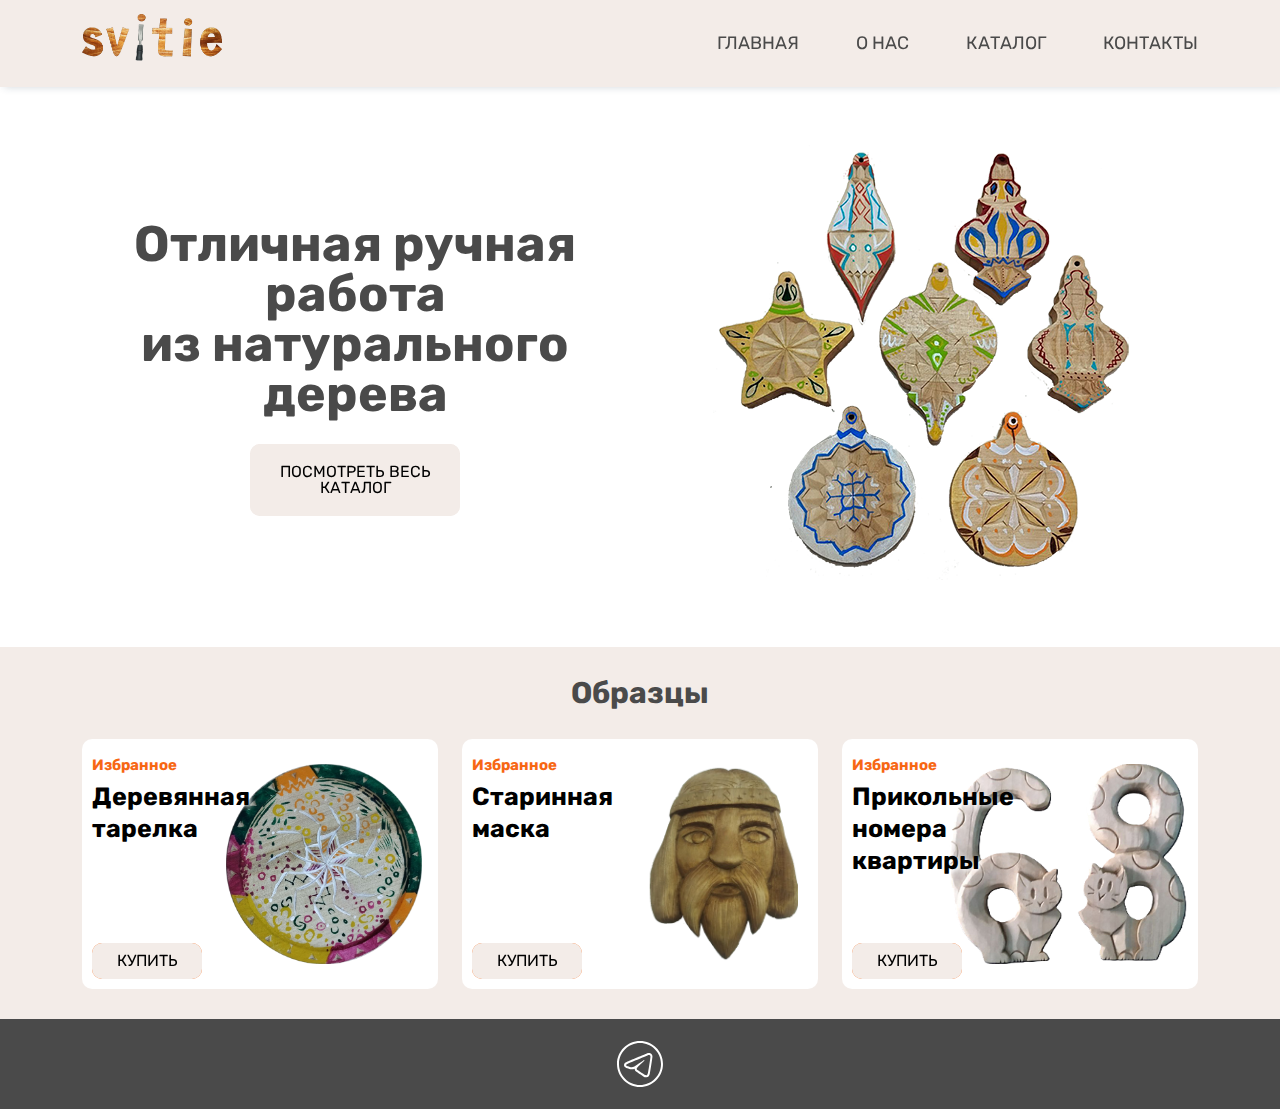
==== index.html @ c4469b09 "Add files via upload" ====
<!DOCTYPE html>
<html lang="en">
  <head>
    <meta charset="UTF-8" />
    <meta name="viewport" content="width=device-width, initial-scale=1.0" />
    <title>Магазин деревянных шедевров</title>
    <link rel="stylesheet" href="css/normalize.css" />
    <link
      rel="stylesheet"
      href="https://cdnjs.cloudflare.com/ajax/libs/animate.css/4.1.1/animate.min.css"
    />
    <link rel="stylesheet" href="css/bootstrap-grid.css" />
    <link rel="stylesheet" href="css/hover.css" />
    <link rel="stylesheet" href="css/style.css" />
    <link rel="stylesheet" href="css/media.css" />
    <link type="image/x-icon" href="img/favicon.png" rel="shortcut icon" />
  </head>
  <body>
    <header class="header">
      <div class="container">
        <div class="row">
          <div
            class="col-lg-3 col-md-3 col-sm-12 d-flex justify-content-lg-start justify-content-center header__logo"
          >
            <a href="index.html" class="logo">
              <img
                src="img/Svitie.png"
                alt="Логотип Svitie"
                width="140"
                height="48"
              />
            </a>
          </div>
          <div
            class="col-lg-9 col-md-9 col-sm-12 d-flex justify-content-lg-end justify-content-end"
          >
            <nav class="header__nav" aria-label="Главное меню">
              <ul class="list-reset header__menu">
                <li class="header__item">
                  <a href="index.html" class="header__link">Главная</a>
                </li>
                <li class="header__item">
                  <a href="about.html" class="header__link">О&nbsp;нас</a>
                </li>
                <li class="header__item">
                  <a href="catalog.html" class="header__link">Каталог</a>
                </li>
                <li class="header__item">
                  <a href="contacts.html" class="header__link">Контакты</a>
                </li>
              </ul>
            </nav>
          </div>
        </div>
      </div>
    </header>

    <main>
      <section id="main" class="first">
        <div class="container">
          <div class="row align-items-center first__row">
            <div class="col-lg-6 col-md-6 first__left">
              <h1 class="first__title text-reset">
                Отличная ручная работа из&nbsp;натурального дерева
              </h1>
              <a href="catalog.html" class="btn-reset first__btn hvr-radial-in">
                Посмотреть весь каталог
              </a>
            </div>
            <div class="col-lg-6 col-md-6 first__picture">
              <picture>
                <source
                  media="(max-width: 720px)"
                  srcset="img/igruchi_567.png"
                />
                <img src="img/igruchi_996.png" alt="" aria-hidden="true" />
              </picture>
            </div>
          </div>
        </div>
      </section>

      <section class="second" id="second">
        <div class="container">
          <h2 class="second__title common-title text-reset">Образцы</h2>
          <ul class="row second__row list-reset second__list">
            <li class="col-lg-4 col-sm-12 li-reset">
              <div class="second__card second__card-one">
                <div class="second__descr">
                  <span class="second_selected">Избранное</span>
                  <h3 class="second__caption">Деревянная тарелка</h3>
                </div>
                <a href="#second" class="btn-reset hvr-radial-in second__btn">
                  Купить
                </a>
              </div>
            </li>
            <li class="col-lg-4 col-sm-12 li-reset">
              <div class="second__card second__card-two">
                <div class="second__descr">
                  <span class="second_selected">Избранное</span>
                  <h3 class="second__caption">Старинная маска</h3>
                </div>
                <a href="#second" class="btn-reset hvr-radial-in second__btn">
                  Купить
                </a>
              </div>
            </li>
            <li class="col-lg-4 col-sm-12 li-reset">
              <div class="second__card second__card-three">
                <div class="second__descr">
                  <span class="second_selected">Избранное</span>
                  <h3 class="second__caption">
                    Прикольные<br />номера<br />квартиры
                  </h3>
                </div>
                <a href="#second" class="btn-reset hvr-radial-in second__btn">
                  Купить
                </a>
              </div>
            </li>
          </ul>
        </div>
      </section>
    </main>

    <footer class="footer">
      <div class="container d-flex justify-content-center">
        <svg
          xmlns="http://www.w3.org/2000/svg"
          viewBox="0 0 50 50"
          width="50px"
          height="50px"
          fill="white"
        >
          <path
            d="M 25 2 C 12.309288 2 2 12.309297 2 25 C 2 37.690703 12.309288 48 25 48 C 37.690712 48 48 37.690703 48 25 C 48 12.309297 37.690712 2 25 2 z M 25 4 C 36.609833 4 46 13.390175 46 25 C 46 36.609825 36.609833 46 25 46 C 13.390167 46 4 36.609825 4 25 C 4 13.390175 13.390167 4 25 4 z M 34.087891 14.035156 C 33.403891 14.035156 32.635328 14.193578 31.736328 14.517578 C 30.340328 15.020578 13.920734 21.992156 12.052734 22.785156 C 10.984734 23.239156 8.9960938 24.083656 8.9960938 26.097656 C 8.9960938 27.432656 9.7783594 28.3875 11.318359 28.9375 C 12.146359 29.2325 14.112906 29.828578 15.253906 30.142578 C 15.737906 30.275578 16.25225 30.34375 16.78125 30.34375 C 17.81625 30.34375 18.857828 30.085859 19.673828 29.630859 C 19.666828 29.798859 19.671406 29.968672 19.691406 30.138672 C 19.814406 31.188672 20.461875 32.17625 21.421875 32.78125 C 22.049875 33.17725 27.179312 36.614156 27.945312 37.160156 C 29.021313 37.929156 30.210813 38.335938 31.382812 38.335938 C 33.622813 38.335938 34.374328 36.023109 34.736328 34.912109 C 35.261328 33.299109 37.227219 20.182141 37.449219 17.869141 C 37.600219 16.284141 36.939641 14.978953 35.681641 14.376953 C 35.210641 14.149953 34.672891 14.035156 34.087891 14.035156 z M 34.087891 16.035156 C 34.362891 16.035156 34.608406 16.080641 34.816406 16.181641 C 35.289406 16.408641 35.530031 16.914688 35.457031 17.679688 C 35.215031 20.202687 33.253938 33.008969 32.835938 34.292969 C 32.477938 35.390969 32.100813 36.335938 31.382812 36.335938 C 30.664813 36.335938 29.880422 36.08425 29.107422 35.53125 C 28.334422 34.97925 23.201281 31.536891 22.488281 31.087891 C 21.863281 30.693891 21.201813 29.711719 22.132812 28.761719 C 22.899812 27.979719 28.717844 22.332938 29.214844 21.835938 C 29.584844 21.464938 29.411828 21.017578 29.048828 21.017578 C 28.923828 21.017578 28.774141 21.070266 28.619141 21.197266 C 28.011141 21.694266 19.534781 27.366266 18.800781 27.822266 C 18.314781 28.124266 17.56225 28.341797 16.78125 28.341797 C 16.44825 28.341797 16.111109 28.301891 15.787109 28.212891 C 14.659109 27.901891 12.750187 27.322734 11.992188 27.052734 C 11.263188 26.792734 10.998047 26.543656 10.998047 26.097656 C 10.998047 25.463656 11.892938 25.026 12.835938 24.625 C 13.831938 24.202 31.066062 16.883437 32.414062 16.398438 C 33.038062 16.172438 33.608891 16.035156 34.087891 16.035156 z"
          />
        </svg>
      </div>
    </footer>
  </body>
</html>
---- css/style.css ----
:root {
  --title-color: #4a4a4a;
  --hover-color: #eaaa85;
  --active-color: #f76714;
  --background-color: #f3ece8;
  --card-color: #ffffff;
  --dark-grey: #414141;
  --light-grey: #cacaca;
}

@font-face {
  font-family: "Rubik";
  src: url("../fonts/Rubik-Regular.ttf") format("truetype");
  font-weight: 400;
  font-style: normal;
  font-display: swap;
}

@font-face {
  font-family: "Rubik";
  src: url("../fonts/Rubik-Medium.ttf") format("truetype");
  font-weight: 600;
  font-style: normal;
  font-display: swap;
}

@font-face {
  font-family: "Rubik";
  src: url("../fonts/Rubik-Bold.ttf") format("truetype");
  font-weight: 700;
  font-style: normal;
  font-display: swap;
}

html {
  box-sizing: border-box;
}

*,
::after,
::before {
  box-sizing: inherit;
}

img {
  max-width: 100%;
}

body {
  font-family: "Rubik", Arial, Helvetica, sans-serif;
  font-weight: 400;
  font-size: 16px;
  line-height: 200%;
}

a {
  color: inherit;
  text-decoration: none;
}

.btn-reset {
  border: none;
  padding: 0;
  background-color: transparent;
  cursor: pointer;
}

.list-reset {
  margin-top: 0;
  margin-bottom: 0;
  padding-left: 0;
  list-style-type: none;
}

.li-reset {
  margin: 0;
}

.text-reset {
  margin: 0;
}

section {
  padding-left: 20px;
  padding-right: 20px;
}

.hvr-radial-in:before {
  background-color: var(--background-color);
}

.common-title {
  margin-bottom: 30px;
  font-size: 30px;
  font-weight: 700;
  text-align: center;
  color: var(--title-color);
}

/* header */

.header {
  padding: 14px 0;
  background-color: var(--background-color);
  position: sticky;
  top: 0;
  z-index: 2;
  box-shadow: 4px 0px 8px 0px rgba(34, 60, 80, 0.2);
}

.header__logo {
  flex-shrink: 0;
}

.header__menu {
  display: flex;
  gap: 57px;
}

.header__nav {
  display: flex;
  align-items: center;
}

.header__link {
  font-size: 18px;
  text-transform: uppercase;
  color: var(--title-color);
  transition: color 0.3s ease-in-out;
}

.header__link:focus-visible {
  outline: 2px solid var(--hover-color);
  outline-offset: 2px;
}

.header__link:hover {
  color: var(--hover-color);
}

.header__link:active {
  color: var(--active-color);
}

/* first */

.first__row {
  min-height: 560px;
}

.first__left {
  display: flex;
  flex-direction: column;
}

.first__picture {
  display: flex;
  flex-direction: column;
  align-items: center;
}

.first__title {
  margin-bottom: 25px;
  font-size: 50px;
  line-height: 100%;
  font-weight: 700;
  text-align: center;
  color: var(--title-color);
}

.first__btn {
  font-size: 16px;
  line-height: 100%;
  text-transform: uppercase;
  text-align: center;
  padding: 20px 0;
  width: 210px;
  background-color: var(--background-color);
  border-radius: 10px;
  align-self: center;
}

.first__btn:focus-visible {
  outline: 2px solid var(--hover-color);
  outline-offset: 2px;
}

.first__btn:hover {
  background-color: var(--hover-color);
}

.first__btn:active {
  background-color: var(--active-color);
}

/* second */

.second {
  background-color: var(--background-color);
  padding: 30px 0;
  justify-content: space-between;
}

.second__title {
  text-align: center;
}

.second__row {
  row-gap: 30px;
}

.second__card {
  display: flex;
  flex-direction: column;
  justify-content: space-between;
  min-height: 250px;
  padding: 10px 10px;
  border-radius: 10px;
  background-color: var(--card-color);
  background-size: auto 80%;
  background-repeat: no-repeat;
  background-position: 90% 50%;
}

.second__card-one {
  background-image: url("../img/krug.png");
}

.second__card-two {
  background-image: url("../img/mask.png");
}

.second__card-three {
  background-image: url("../img/cifrykotiki_1.png");
}

.second__list {
  display: flex;
}

.second_selected {
  font-size: 15px;
  font-weight: 700;
  color: var(--active-color);
}

.second__caption {
  font-size: 25px;
  color: black;
  margin: 0;
  margin-bottom: 20px;
  text-shadow: 2px 2px 4px rgb(255, 255, 255);
}

.second__descr {
  width: 50%;
}

.second__btn {
  font-size: 16px;
  line-height: 100%;
  text-transform: uppercase;
  text-align: center;
  padding: 10px 0;
  width: 110px;
  background-color: var(--active-color);
  border-radius: 10px;
}

.second__btn:focus-visible {
  outline: 2px solid var(--hover-color);
  outline-offset: 2px;
}

.second__btn:hover {
  background-color: var(--hover-color);
}

.second__btn:active {
  background-color: var(--active-color);
}

/* footer */
.footer {
  display: flex;
  align-items: center;
  padding: 20px 0;
  min-height: 50px;
  background-color: var(--title-color);
}

.footer svg {
  transition: fill 0.3s ease-in-out;
}

.footer svg:hover {
  fill: var(--active-color);
}

/* about us page */

.story {
  min-height: 350px;
  padding-top: 30px;
  padding-bottom: 30px;
}

.story__title {
  margin-bottom: 15px;
  font-size: 40px;
  color: var(--title-color);
}

.about__pics {
  width: 100%;
}

/* catalog page */

.catalog {
  min-height: 400px;
  padding: 25px 0;
}

.catalog__row {
  row-gap: 25px;
}

.catalog__card {
  flex-direction: column;
  padding: 20px;
  background-color: var(--background-color);
  min-height: 400px;
  justify-content: space-between;
}

.catalog__descr {
  flex-direction: column;
}

.catalog__product {
  padding-top: 10px;
  padding-bottom: 10px;
  text-align: center;
  line-height: 120%;
  font-size: 18px;
}

.catalog__title {
  color: var(--title-color);
}

.catalog__img {
  max-height: 220px;
}

.catalog__link {
  flex-direction: column;
}

.catalog__price {
  margin-bottom: 15px;
}

.catalog__btn {
  width: 150px;
  padding: 5px 10px;
  background-color: var(--title-color);
  text-align: center;
  outline: solid 1px black;
  border-radius: 5px;
}

.catalog__btn:focus-visible {
  outline: 2px solid var(--hover-color);
  outline-offset: 2px;
}

.catalog__btn:hover {
  background-color: var(--hover-color);
  outline: none;
}

.catalog__btn:active {
  background-color: var(--active-color);
  outline: none;
}

/* contacts */

.contacts__row {
  padding: 30px 0;
}

.contacts__title {
  text-align: center;
  border-bottom: solid 1px;
  padding-bottom: 30px;
}

.contacts__form {
  flex-direction: column;
  justify-content: space-between;
}

.contacts__fields {
  flex-direction: column;
  display: flex;
  width: 45%;
  justify-content: space-between;
}

.form-right {
  width: 100%;
  margin-bottom: 30px;
}

.contacts__input {
  padding: 5px 17px;
  width: 95%;
  height: 30px;
  border-radius: 5px;
  border: none;
  outline: solid 1px var(--dark-grey);
  background-color: var(--background-color);
  transition: 0.3s background-color ease-in-out;
}

.contacts-textarea {
  min-height: 150px;
  padding: 20px;
  color: #ffffff;
  resize: none;
}

.contacts__btn {
  width: 160px;
  margin-right: 22px;
  padding: 15px 12px;
  border-radius: 5px;
  outline: none;
  transition: 0.3s background-color ease;
}

.contacts__btn:focus-visible {
  background-color: var(--hover-color);
}

.contacts__btn:hover {
  background-color: var(--hover-color);
}

.contacts__btn:active {
  background-color: var(--active-color);
}

.form-check {
  font-size: 10px;
}

.contacts-block {
  height: 233px;
}

.form-left {
  border-right: solid 1px black;
}

.cont-text {
  line-height: 100%;
}

.cont-subblock {
  margin-bottom: 15px;
}

.footer-fixed {
  position: fixed;
  bottom: 0;
  left: 0;
  right: 0;
}
---- css/media.css ----
/* 992 */
@media (max-width: 1100px) {
  .first__title {
    font-size: 40px;
  }
}

@media (max-width: 992px) {
  .first__title {
    margin-bottom: 0;
  }

  .about__text {
    font-size: 14px;
  }

  .story__row {
    margin-bottom: 10px;
  }

  .story__title {
    font-size: 30px;
  }
}

/* 991 */

@media (max-width: 991px) {
  .form-left {
    border: none;
    display: flex;
    gap: 40px;
  }

  .form-right {
    justify-content: space-between;
  }

  .contacts-block {
    height: auto;
  }

  .contacts__fields {
    width: 50%;
  }
}

/* 576 */
@media (max-width: 767px) {
  .header__nav {
    overflow-x: scroll;
  }

  .about__pics {
    display: none;
  }
}

/* 320 */
@media (max-width: 575px) {
  .form-left {
    flex-direction: column;
    gap: 0;
    margin-bottom: 15px;
  }

  .cont-subblock {
    display: flex;
    margin: 0;
  }

  .cont-text {
    line-height: inherit;
    margin-right: 10px;
  }

  .cont-text a {
    line-height: 120%;
  }

  .form-right {
    flex-direction: column;
    margin: 0;
  }

  .contacts__fields {
    width: 100%;
  }

  .contacts__input {
    margin-bottom: 20px;
  }

  .contacts__title {
    border: none;
    margin: 0;
    padding-bottom: 20px;
  }
}
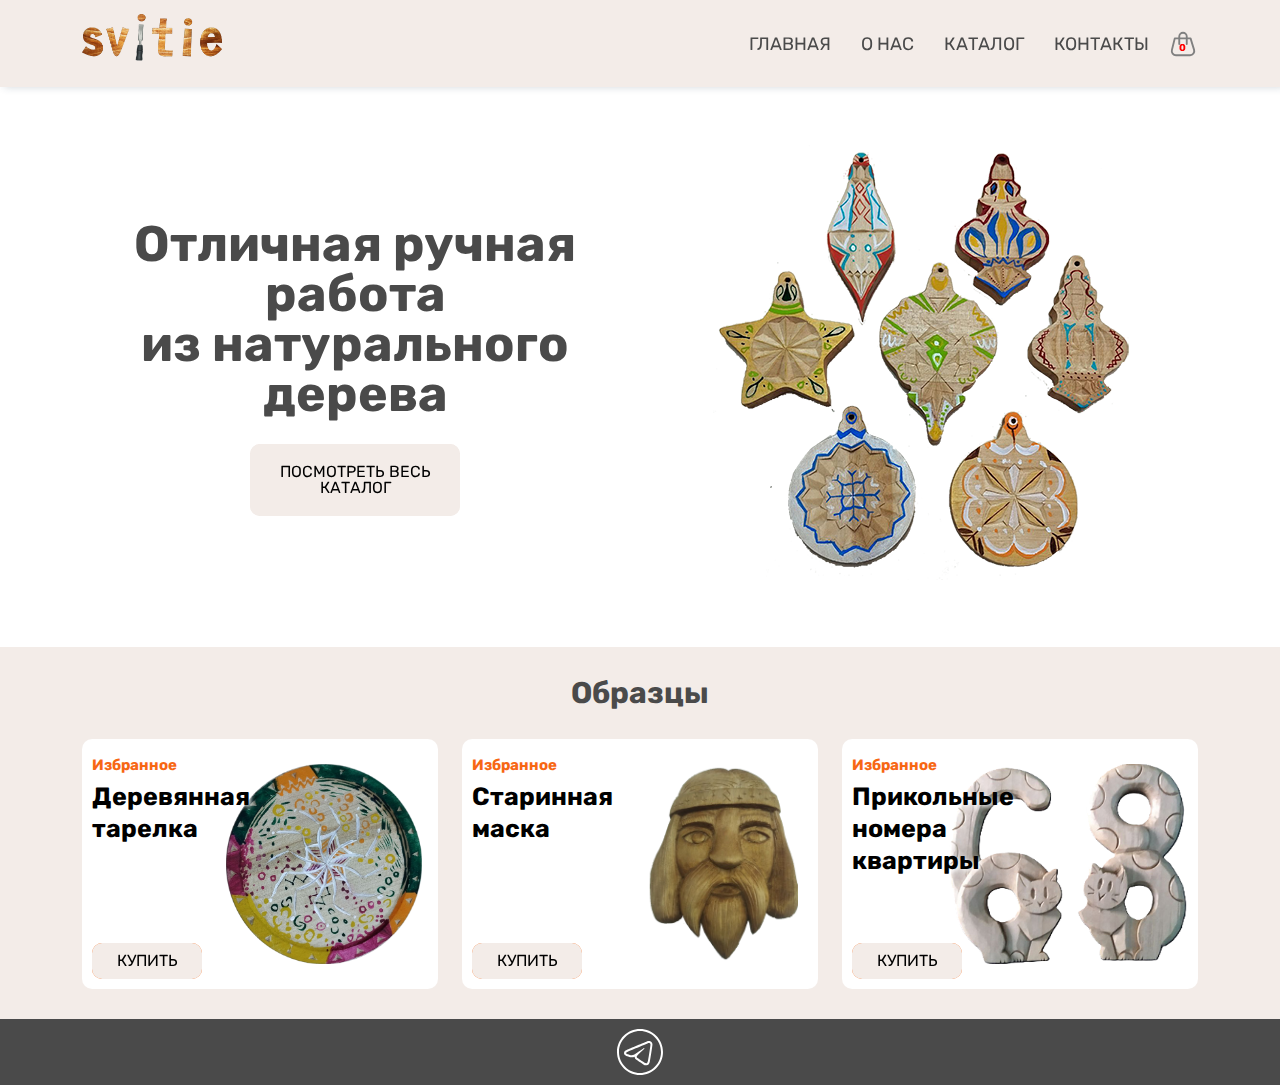
==== commit 47d2d7df: "111" ====
--- a/index.html
+++ b/index.html
@@ -7,33 +7,29 @@
     <link rel="stylesheet" href="css/normalize.css" />
     <link
       rel="stylesheet"
-      href="https://cdnjs.cloudflare.com/ajax/libs/animate.css/4.1.1/animate.min.css"
-    />
+      href="https://cdnjs.cloudflare.com/ajax/libs/animate.css/4.1.1/animate.min.css" />
     <link rel="stylesheet" href="css/bootstrap-grid.css" />
     <link rel="stylesheet" href="css/hover.css" />
     <link rel="stylesheet" href="css/style.css" />
     <link rel="stylesheet" href="css/media.css" />
     <link type="image/x-icon" href="img/favicon.png" rel="shortcut icon" />
+    <script src="js/script.js"></script>
   </head>
   <body>
     <header class="header">
       <div class="container">
-        <div class="row">
+        <div class="row header__row">
           <div
-            class="col-lg-3 col-md-3 col-sm-12 d-flex justify-content-lg-start justify-content-center header__logo"
-          >
+            class="col-lg-3 col-sm-5 d-flex justify-content-start header__logo">
             <a href="index.html" class="logo">
               <img
                 src="img/Svitie.png"
                 alt="Логотип Svitie"
                 width="140"
-                height="48"
-              />
+                height="48" />
             </a>
           </div>
-          <div
-            class="col-lg-9 col-md-9 col-sm-12 d-flex justify-content-lg-end justify-content-end"
-          >
+          <div class="col-lg-9 col-sm-3 d-flex justify-content-end">
             <nav class="header__nav" aria-label="Главное меню">
               <ul class="list-reset header__menu">
                 <li class="header__item">
@@ -48,8 +44,41 @@
                 <li class="header__item">
                   <a href="contacts.html" class="header__link">Контакты</a>
                 </li>
+                <li class="header__item bag">
+                  <span id="bag-id" class="bought-items">0</span>
+                  <svg
+                    viewBox="0 0 32 32"
+                    xmlns="http://www.w3.org/2000/svg"
+                    width="30"
+                    height="30">
+                    <defs>
+                      <style>
+                        .cls-1 {
+                          fill: none;
+                        }
+                      </style>
+                    </defs>
+                    <title />
+                    <g
+                      data-name="Layer 2"
+                      id="Layer_2"
+                      fill="grey"
+                      stroke-width="0.5px">
+                      <path
+                        d="M23.52,29h-15a5.48,5.48,0,0,1-5.31-6.83L6.25,9.76a1,1,0,0,1,1-.76H24a1,1,0,0,1,1,.7l3.78,12.16a5.49,5.49,0,0,1-.83,4.91A5.41,5.41,0,0,1,23.52,29ZM8,11,5.11,22.65A3.5,3.5,0,0,0,8.48,27h15a3.44,3.44,0,0,0,2.79-1.42,3.5,3.5,0,0,0,.53-3.13L23.28,11Z" />
+                      <path
+                        d="M20,17a1,1,0,0,1-1-1V8a3,3,0,0,0-6,0v8a1,1,0,0,1-2,0V8A5,5,0,0,1,21,8v8A1,1,0,0,1,20,17Z" />
+                    </g>
+                    <g id="frame">
+                      <rect class="cls-1" height="32" width="32" />
+                    </g>
+                  </svg>
+                </li>
               </ul>
             </nav>
+            <div class="header__burger" onclick="burgerMenu()">
+              <span class="burger-span"></span>
+            </div>
           </div>
         </div>
       </div>
@@ -58,7 +87,7 @@
     <main>
       <section id="main" class="first">
         <div class="container">
-          <div class="row align-items-center first__row">
+          <div class="row align-items-center justify-content-center first__row">
             <div class="col-lg-6 col-md-6 first__left">
               <h1 class="first__title text-reset">
                 Отличная ручная работа из&nbsp;натурального дерева
@@ -70,9 +99,11 @@
             <div class="col-lg-6 col-md-6 first__picture">
               <picture>
                 <source
-                  media="(max-width: 720px)"
-                  srcset="img/igruchi_567.png"
-                />
+                  media="(max-width: 567px)"
+                  srcset="img/igruchi_320.png" />
+                <source
+                  media="(max-width: 768px)"
+                  srcset="img/igruchi_567.png" />
                 <img src="img/igruchi_996.png" alt="" aria-hidden="true" />
               </picture>
             </div>
@@ -80,41 +111,53 @@
         </div>
       </section>
 
-      <section class="second" id="second">
+      <section class="sample" id="sample">
         <div class="container">
-          <h2 class="second__title common-title text-reset">Образцы</h2>
-          <ul class="row second__row list-reset second__list">
-            <li class="col-lg-4 col-sm-12 li-reset">
-              <div class="second__card second__card-one">
-                <div class="second__descr">
-                  <span class="second_selected">Избранное</span>
-                  <h3 class="second__caption">Деревянная тарелка</h3>
+          <h2 class="sample__title common-title text-reset">Образцы</h2>
+          <ul class="row sample__row list-reset sample__list">
+            <li class="col-lg-4 col-sm-12 li-reset sample__li">
+              <div class="sample__card sample__card-one">
+                <div class="sample__descr">
+                  <span class="sample_selected">Избранное</span>
+                  <h3 class="sample__caption">Деревянная тарелка</h3>
                 </div>
-                <a href="#second" class="btn-reset hvr-radial-in second__btn">
+                <button
+                  href="#sample"
+                  id="sample-btn1"
+                  class="btn-reset hvr-radial-in sample__btn"
+                  onclick="sampleBtn()">
+                  Купить
+                </button>
+              </div>
+            </li>
+            <li class="col-lg-4 col-sm-12 li-reset sample__li">
+              <div class="sample__card sample__card-two">
+                <div class="sample__descr">
+                  <span class="sample_selected">Избранное</span>
+                  <h3 class="sample__caption">Старинная маска</h3>
+                </div>
+                <a
+                  href="#sample-btn2"
+                  id="sample-btn2"
+                  class="btn-reset hvr-radial-in sample__btn"
+                  onclick="sampleBtn()">
                   Купить
                 </a>
               </div>
             </li>
-            <li class="col-lg-4 col-sm-12 li-reset">
-              <div class="second__card second__card-two">
-                <div class="second__descr">
-                  <span class="second_selected">Избранное</span>
-                  <h3 class="second__caption">Старинная маска</h3>
-                </div>
-                <a href="#second" class="btn-reset hvr-radial-in second__btn">
-                  Купить
-                </a>
-              </div>
-            </li>
-            <li class="col-lg-4 col-sm-12 li-reset">
-              <div class="second__card second__card-three">
-                <div class="second__descr">
-                  <span class="second_selected">Избранное</span>
-                  <h3 class="second__caption">
+            <li class="col-lg-4 col-sm-12 li-reset sample__li">
+              <div class="sample__card sample__card-three">
+                <div class="sample__descr">
+                  <span class="sample_selected">Избранное</span>
+                  <h3 class="sample__caption">
                     Прикольные<br />номера<br />квартиры
                   </h3>
                 </div>
-                <a href="#second" class="btn-reset hvr-radial-in second__btn">
+                <a
+                  href="#sample-btn3"
+                  id="sample-btn3"
+                  class="btn-reset hvr-radial-in sample__btn"
+                  onclick="sampleBtn()">
                   Купить
                 </a>
               </div>
@@ -131,11 +174,9 @@
           viewBox="0 0 50 50"
           width="50px"
           height="50px"
-          fill="white"
-        >
+          fill="white">
           <path
-            d="M 25 2 C 12.309288 2 2 12.309297 2 25 C 2 37.690703 12.309288 48 25 48 C 37.690712 48 48 37.690703 48 25 C 48 12.309297 37.690712 2 25 2 z M 25 4 C 36.609833 4 46 13.390175 46 25 C 46 36.609825 36.609833 46 25 46 C 13.390167 46 4 36.609825 4 25 C 4 13.390175 13.390167 4 25 4 z M 34.087891 14.035156 C 33.403891 14.035156 32.635328 14.193578 31.736328 14.517578 C 30.340328 15.020578 13.920734 21.992156 12.052734 22.785156 C 10.984734 23.239156 8.9960938 24.083656 8.9960938 26.097656 C 8.9960938 27.432656 9.7783594 28.3875 11.318359 28.9375 C 12.146359 29.2325 14.112906 29.828578 15.253906 30.142578 C 15.737906 30.275578 16.25225 30.34375 16.78125 30.34375 C 17.81625 30.34375 18.857828 30.085859 19.673828 29.630859 C 19.666828 29.798859 19.671406 29.968672 19.691406 30.138672 C 19.814406 31.188672 20.461875 32.17625 21.421875 32.78125 C 22.049875 33.17725 27.179312 36.614156 27.945312 37.160156 C 29.021313 37.929156 30.210813 38.335938 31.382812 38.335938 C 33.622813 38.335938 34.374328 36.023109 34.736328 34.912109 C 35.261328 33.299109 37.227219 20.182141 37.449219 17.869141 C 37.600219 16.284141 36.939641 14.978953 35.681641 14.376953 C 35.210641 14.149953 34.672891 14.035156 34.087891 14.035156 z M 34.087891 16.035156 C 34.362891 16.035156 34.608406 16.080641 34.816406 16.181641 C 35.289406 16.408641 35.530031 16.914688 35.457031 17.679688 C 35.215031 20.202687 33.253938 33.008969 32.835938 34.292969 C 32.477938 35.390969 32.100813 36.335938 31.382812 36.335938 C 30.664813 36.335938 29.880422 36.08425 29.107422 35.53125 C 28.334422 34.97925 23.201281 31.536891 22.488281 31.087891 C 21.863281 30.693891 21.201813 29.711719 22.132812 28.761719 C 22.899812 27.979719 28.717844 22.332938 29.214844 21.835938 C 29.584844 21.464938 29.411828 21.017578 29.048828 21.017578 C 28.923828 21.017578 28.774141 21.070266 28.619141 21.197266 C 28.011141 21.694266 19.534781 27.366266 18.800781 27.822266 C 18.314781 28.124266 17.56225 28.341797 16.78125 28.341797 C 16.44825 28.341797 16.111109 28.301891 15.787109 28.212891 C 14.659109 27.901891 12.750187 27.322734 11.992188 27.052734 C 11.263188 26.792734 10.998047 26.543656 10.998047 26.097656 C 10.998047 25.463656 11.892938 25.026 12.835938 24.625 C 13.831938 24.202 31.066062 16.883437 32.414062 16.398438 C 33.038062 16.172438 33.608891 16.035156 34.087891 16.035156 z"
-          />
+            d="M 25 2 C 12.309288 2 2 12.309297 2 25 C 2 37.690703 12.309288 48 25 48 C 37.690712 48 48 37.690703 48 25 C 48 12.309297 37.690712 2 25 2 z M 25 4 C 36.609833 4 46 13.390175 46 25 C 46 36.609825 36.609833 46 25 46 C 13.390167 46 4 36.609825 4 25 C 4 13.390175 13.390167 4 25 4 z M 34.087891 14.035156 C 33.403891 14.035156 32.635328 14.193578 31.736328 14.517578 C 30.340328 15.020578 13.920734 21.992156 12.052734 22.785156 C 10.984734 23.239156 8.9960938 24.083656 8.9960938 26.097656 C 8.9960938 27.432656 9.7783594 28.3875 11.318359 28.9375 C 12.146359 29.2325 14.112906 29.828578 15.253906 30.142578 C 15.737906 30.275578 16.25225 30.34375 16.78125 30.34375 C 17.81625 30.34375 18.857828 30.085859 19.673828 29.630859 C 19.666828 29.798859 19.671406 29.968672 19.691406 30.138672 C 19.814406 31.188672 20.461875 32.17625 21.421875 32.78125 C 22.049875 33.17725 27.179312 36.614156 27.945312 37.160156 C 29.021313 37.929156 30.210813 38.335938 31.382812 38.335938 C 33.622813 38.335938 34.374328 36.023109 34.736328 34.912109 C 35.261328 33.299109 37.227219 20.182141 37.449219 17.869141 C 37.600219 16.284141 36.939641 14.978953 35.681641 14.376953 C 35.210641 14.149953 34.672891 14.035156 34.087891 14.035156 z M 34.087891 16.035156 C 34.362891 16.035156 34.608406 16.080641 34.816406 16.181641 C 35.289406 16.408641 35.530031 16.914688 35.457031 17.679688 C 35.215031 20.202687 33.253938 33.008969 32.835938 34.292969 C 32.477938 35.390969 32.100813 36.335938 31.382812 36.335938 C 30.664813 36.335938 29.880422 36.08425 29.107422 35.53125 C 28.334422 34.97925 23.201281 31.536891 22.488281 31.087891 C 21.863281 30.693891 21.201813 29.711719 22.132812 28.761719 C 22.899812 27.979719 28.717844 22.332938 29.214844 21.835938 C 29.584844 21.464938 29.411828 21.017578 29.048828 21.017578 C 28.923828 21.017578 28.774141 21.070266 28.619141 21.197266 C 28.011141 21.694266 19.534781 27.366266 18.800781 27.822266 C 18.314781 28.124266 17.56225 28.341797 16.78125 28.341797 C 16.44825 28.341797 16.111109 28.301891 15.787109 28.212891 C 14.659109 27.901891 12.750187 27.322734 11.992188 27.052734 C 11.263188 26.792734 10.998047 26.543656 10.998047 26.097656 C 10.998047 25.463656 11.892938 25.026 12.835938 24.625 C 13.831938 24.202 31.066062 16.883437 32.414062 16.398438 C 33.038062 16.172438 33.608891 16.035156 34.087891 16.035156 z" />
         </svg>
       </div>
     </footer>
--- a/css/style.css
+++ b/css/style.css
@@ -99,27 +99,110 @@
 
 /* header */
 
+.open {
+  display: flex !important;
+}
+
 .header {
   padding: 14px 0;
   background-color: var(--background-color);
   position: sticky;
   top: 0;
-  z-index: 2;
+  z-index: 60;
   box-shadow: 4px 0px 8px 0px rgba(34, 60, 80, 0.2);
+}
+
+.header__row {
+  justify-content: space-between;
 }
 
 .header__logo {
   flex-shrink: 0;
 }
 
+.header__nav {
+  display: flex;
+  align-items: center;
+}
+
+.header__burger {
+  display: none;
+  position: relative;
+  align-self: center;
+  z-index: 50;
+  justify-content: flex-end;
+  align-items: center;
+  width: 30px;
+  height: 25px;
+}
+
+.header__burger span {
+  display: inherit;
+  height: 3px;
+  width: 100%;
+  background-color: var(--dark-grey);
+  transform: scale(1);
+}
+
+.header__burger::before,
+.header__burger::after {
+  content: "";
+  position: absolute;
+  height: 3px;
+  width: 100%;
+  background-color: var(--dark-grey);
+  transition: all 0.3s ease-in-out;
+}
+
+.header__burger::before {
+  top: 0;
+}
+
+.header__burger::after {
+  bottom: 0;
+}
+
+.header__burger.active::before {
+  top: 50%;
+  transform: rotate(45deg) translate(0, 50%);
+}
+
+.header__burger.active::after {
+  bottom: 36%;
+  right: 2px;
+  transform: rotate(-45deg) translate(0, 50%);
+}
+
+.header__burger.active span {
+  transform: scale(0);
+}
+
 .header__menu {
   display: flex;
-  gap: 57px;
-}
-
-.header__nav {
-  display: flex;
+  gap: 30px;
   align-items: center;
+  transition: all 0.5s ease-in-out;
+}
+
+.header__menu.active {
+  top: 90px;
+  text-align: right;
+}
+
+.header__item {
+  display: flex;
+}
+
+.bought-items {
+  width: 7px;
+  color: red;
+  font-size: 10px;
+  font-weight: 700;
+  text-align: center;
+  line-height: 100%;
+  padding-top: 14px;
+  margin-right: -18px;
+  border-radius: 50%;
 }
 
 .header__link {
@@ -193,23 +276,23 @@
   background-color: var(--active-color);
 }
 
-/* second */
-
-.second {
+/* sample */
+
+.sample {
   background-color: var(--background-color);
   padding: 30px 0;
   justify-content: space-between;
 }
 
-.second__title {
-  text-align: center;
-}
-
-.second__row {
+.sample__title {
+  text-align: center;
+}
+
+.sample__row {
   row-gap: 30px;
 }
 
-.second__card {
+.sample__card {
   display: flex;
   flex-direction: column;
   justify-content: space-between;
@@ -222,29 +305,29 @@
   background-position: 90% 50%;
 }
 
-.second__card-one {
+.sample__card-one {
   background-image: url("../img/krug.png");
 }
 
-.second__card-two {
+.sample__card-two {
   background-image: url("../img/mask.png");
 }
 
-.second__card-three {
+.sample__card-three {
   background-image: url("../img/cifrykotiki_1.png");
 }
 
-.second__list {
-  display: flex;
-}
-
-.second_selected {
+.sample__list {
+  display: flex;
+}
+
+.sample_selected {
   font-size: 15px;
   font-weight: 700;
   color: var(--active-color);
 }
 
-.second__caption {
+.sample__caption {
   font-size: 25px;
   color: black;
   margin: 0;
@@ -252,11 +335,11 @@
   text-shadow: 2px 2px 4px rgb(255, 255, 255);
 }
 
-.second__descr {
+.sample__descr {
   width: 50%;
 }
 
-.second__btn {
+.sample__btn {
   font-size: 16px;
   line-height: 100%;
   text-transform: uppercase;
@@ -267,16 +350,16 @@
   border-radius: 10px;
 }
 
-.second__btn:focus-visible {
+.sample__btn:focus-visible {
   outline: 2px solid var(--hover-color);
   outline-offset: 2px;
 }
 
-.second__btn:hover {
+.sample__btn:hover {
   background-color: var(--hover-color);
 }
 
-.second__btn:active {
+.sample__btn:active {
   background-color: var(--active-color);
 }
 
@@ -284,7 +367,7 @@
 .footer {
   display: flex;
   align-items: center;
-  padding: 20px 0;
+  padding: 8px 0;
   min-height: 50px;
   background-color: var(--title-color);
 }
@@ -295,6 +378,13 @@
 
 .footer svg:hover {
   fill: var(--active-color);
+}
+
+.footer-fixed {
+  position: fixed;
+  bottom: 0;
+  left: 0;
+  right: 0;
 }
 
 /* about us page */
@@ -302,7 +392,7 @@
 .story {
   min-height: 350px;
   padding-top: 30px;
-  padding-bottom: 30px;
+  padding-bottom: 70px;
 }
 
 .story__title {
@@ -364,7 +454,7 @@
 
 .catalog__btn {
   width: 150px;
-  padding: 5px 10px;
+  padding: 10px 10px;
   background-color: var(--title-color);
   text-align: center;
   outline: solid 1px black;
@@ -473,10 +563,3 @@
 .cont-subblock {
   margin-bottom: 15px;
 }
-
-.footer-fixed {
-  position: fixed;
-  bottom: 0;
-  left: 0;
-  right: 0;
-}
--- a/css/media.css
+++ b/css/media.css
@@ -6,10 +6,6 @@
 }
 
 @media (max-width: 992px) {
-  .first__title {
-    margin-bottom: 0;
-  }
-
   .about__text {
     font-size: 14px;
   }
@@ -47,17 +43,65 @@
 
 /* 576 */
 @media (max-width: 767px) {
-  .header__nav {
-    overflow-x: scroll;
+  body.noscroll {
+    overflow: hidden;
+  }
+
+  .row > * {
+    width: auto;
+  }
+
+  .header__row {
+    flex-wrap: nowrap;
+  }
+
+  .header__menu {
+    display: none;
+    flex-direction: column;
+    position: fixed;
+    width: 100%;
+    padding: 20px 20px;
+    gap: 0px;
+    overflow-y: auto;
+    left: 0;
+    top: -200%;
+    background-color: var(--background-color);
+  }
+
+  .header__burger {
+    display: flex;
+  }
+
+  .header__item {
+    width: 100%;
+    justify-content: flex-end;
   }
 
   .about__pics {
     display: none;
   }
+
+  .first__title {
+    font-size: 30px;
+  }
+
+  .sample__li {
+    width: 100%;
+  }
 }
 
 /* 320 */
 @media (max-width: 575px) {
+  .first__title {
+    font-size: 25px;
+    margin-bottom: 15px;
+    padding-top: 10px;
+  }
+
+  .first__row {
+    min-height: 400px;
+  }
+
   .form-left {
     flex-direction: column;
     gap: 0;
@@ -96,4 +140,13 @@
     margin: 0;
     padding-bottom: 20px;
   }
+
+  .catalog__li {
+    width: 100%;
+  }
+
+  .form-wrapper {
+    display: flex;
+    flex-direction: column;
+  }
 }
